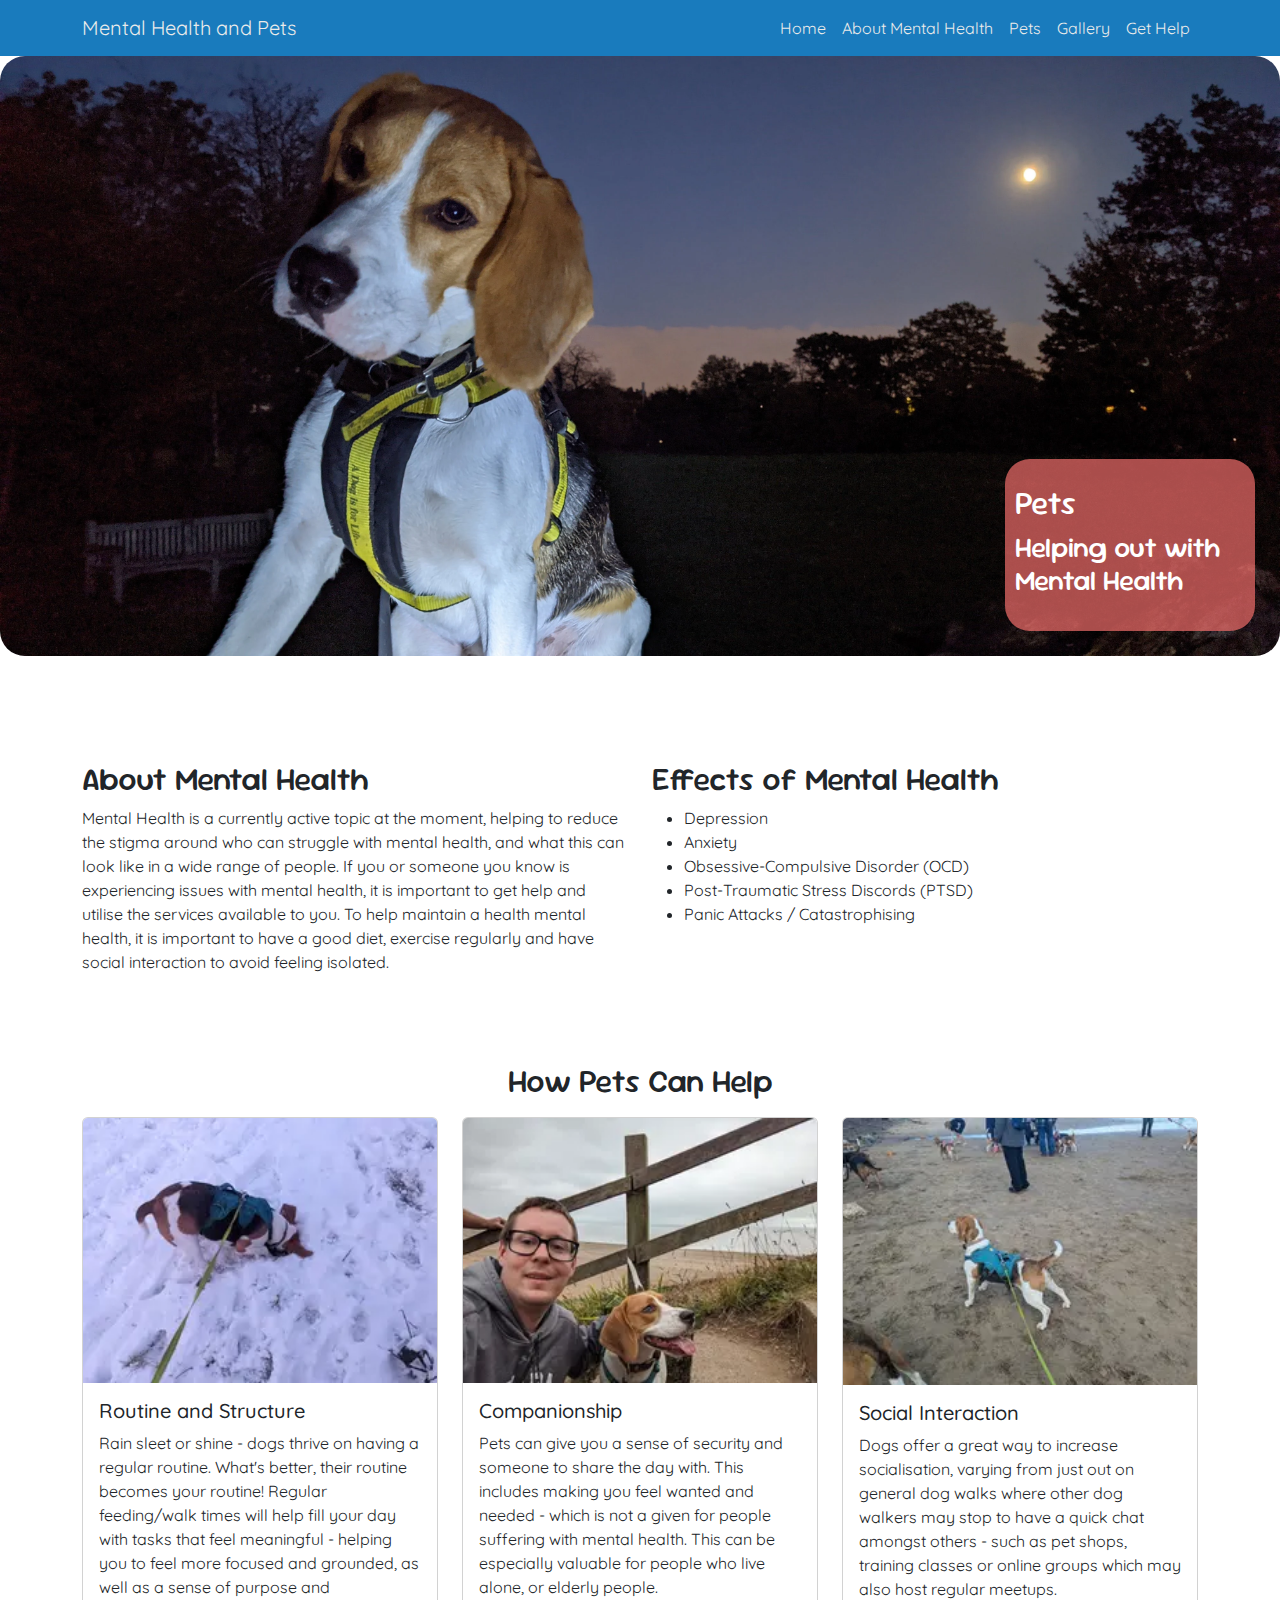
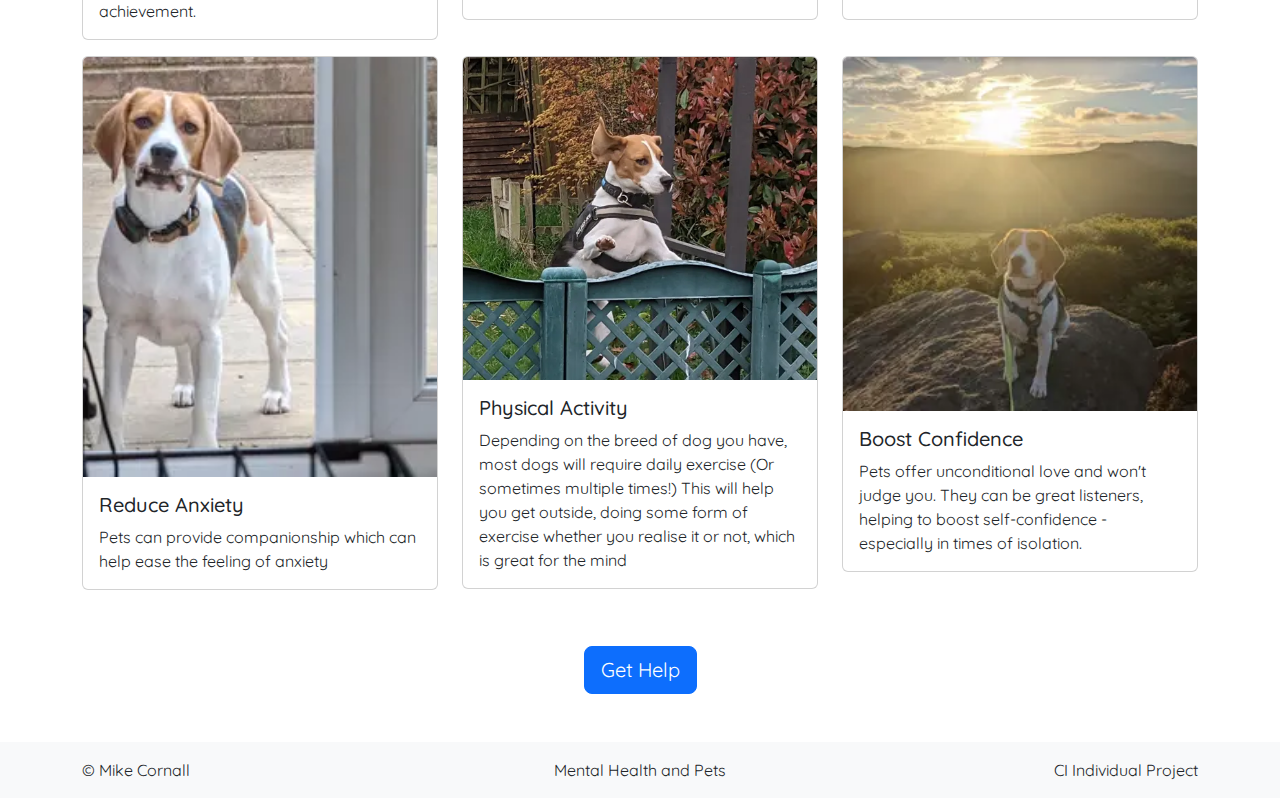
==== index.html @ 30fd2467 "style navbar" ====
<!DOCTYPE html>
<html lang="en">

<head>
    <meta charset="UTF-8">
    <meta name="viewport" content="width=device-width, initial-scale=1.0">
    <!-- Meta tags for search engines -->
    <meta name="description"
        content="Mental Health and Pets - Information about mental health and how pets can help those who may be struggling.">
    <meta name="keywords" content="Mental Health, Pets, Routine and structure, Companionship, Socialisation, Anxiety, Depression, Boost Confidence">
    <title>Mental Health and Pets</title>
    <link href="https://cdn.jsdelivr.net/npm/bootstrap@5.3.3/dist/css/bootstrap.min.css" rel="stylesheet"
        integrity="sha384-QWTKZyjpPEjISv5WaRU9OFeRpok6YctnYmDr5pNlyT2bRjXh0JMhjY6hW+ALEwIH" crossorigin="anonymous">
    <link href="assets/css/style.css" rel="stylesheet">
    <link rel="apple-touch-icon" sizes="125x128" href="assets/favicon/apple-touch-icon.webp">
    <link rel="icon" type="image/png" sizes="128x128" href="assets/favicon/128favicon.webp">
    <link rel="icon" type="image/png" sizes="64x64" href="assets/favicon/64favicon.webp">
    <link rel="icon" type="image/png" sizes="32x32" href="assets/favicon/32favicon.webp">
    <link rel="icon" type="image/png" sizes="16x16" href="assets/favicon/16favicon.webp">
</head>

<body class="d-flex flex-column min-vh-100">
    <nav class="navbar navbar-expand-lg fixed-top">
        <div class="container">
            <a class="navbar-brand" href="#">Mental Health and Pets</a>
            <button class="navbar-toggler" type="button" data-bs-toggle="collapse" data-bs-target="#navbarNav"
                aria-controls="navbarNav" aria-expanded="false" aria-label="Toggle navigation">
                <span class="navbar-toggler-icon"></span>
            </button>
            <div class="collapse navbar-collapse" id="navbarNav">
                <ul class="navbar-nav ms-auto">
                    <li class="nav-item">
                        <a class="nav-link" href="#">Home</a>
                    </li>
                    <li class="nav-item">
                        <a class="nav-link" href="#about">About Mental Health</a>
                    </li>
                    <li class="nav-item">
                        <a class="nav-link" href="#how-pets-help">Pets</a>
                    </li>
                    <li class="nav-item">
                        <a class="nav-link" href="gallery.html">Gallery</a>
                    </li>
                    <li class="nav-item">
                        <a class="nav-link" href="#" data-bs-toggle="modal" data-bs-target="#getHelpModal">Get Help</a>
                    </li>
                </ul>
            </div>
        </div>
    </nav>
    <section id="hero">
        <div id="cover-text">
            <h2>Pets</h2>
            <h3>Helping out with Mental Health</h3>
        </div>
    </section>


    <main class="container mt-5 flex-grow-1">
        <div class="row">
            <section id="about" class="col-12 col-md-6">
                <h2>About Mental Health</h2>
                <p>Mental Health is a currently active topic at the moment, helping to reduce the stigma around who can
                    struggle with mental health, and what this can look like in a wide range of people. If you or
                    someone you know is experiencing issues with mental health, it is important to get help and utilise
                    the services available to you. To help maintain a health mental health, it is important to have a
                    good diet, exercise regularly and have social interaction to avoid feeling isolated.</p>
            </section>

            <section id="effects" class="col-12 col-md-6">
                <h2>Effects of Mental Health</h2>
                <ul>
                    <li>Depression</li>
                    <li>Anxiety</li>
                    <li>Obsessive-Compulsive Disorder (OCD)</li>
                    <li>Post-Traumatic Stress Discords (PTSD)</li>
                    <li>Panic Attacks / Catastrophising</li>
                </ul>
            </section>

            <section id="how-pets-help" class="col-12 mt-3">
                <h2 class="text-center">How Pets Can Help</h2>
                <div class="row">
                    <div class="col-12 col-md-6 col-lg-4 my-2">
                        <div class="card">
                            <img src="assets/images/routine.webp" class="card-img-top"
                                alt="Image of beagle sniffing in the snow">
                            <div class="card-body">
                                <h5 class="card-title">Routine and Structure</h5>
                                <p class="card-text">Rain sleet or shine - dogs thrive on having a regular routine.
                                    What's better, their routine becomes your routine! Regular feeding/walk times will
                                    help fill your day with tasks that feel meaningful - helping you to feel more
                                    focused and grounded, as well as a sense of purpose and achievement.</p>
                            </div>
                        </div>
                    </div>
                    <div class="col-12 col-md-6 col-lg-4 my-2">
                        <div class="card">
                            <img src="assets/images/companion.webp" class="card-img-top"
                                alt="Image representing the companionship a pet provides">
                            <div class="card-body">
                                <h5 class="card-title">Companionship</h5>
                                <p class="card-text">Pets can give you a sense of security and someone to share the day
                                    with. This includes making you feel wanted and needed - which is not a given for
                                    people suffering with mental health. This can be especially valuable for people who
                                    live alone, or elderly people.</p>
                            </div>
                        </div>
                    </div>
                    <div class="col-12 col-md-6 col-lg-4 my-2">
                        <div class="card">
                            <img src="assets/images/social.webp" class="card-img-top"
                                alt="Image of a group of beagles bringing owners together">
                            <div class="card-body">
                                <h5 class="card-title">Social Interaction</h5>
                                <p class="card-text">Dogs offer a great way to increase socialisation, varying from just
                                    out on general dog walks where other dog walkers may stop to have a quick chat
                                    amongst others - such as pet shops, training classes or online groups which may also
                                    host regular meetups.</p>
                            </div>
                        </div>
                    </div>

                    <div class="col-12 col-md-6 col-lg-4 my-2">
                        <div class="card">
                            <img src="assets/images/anxiety.webp" class="card-img-top"
                                alt="Image of a beagle with the tiniest stick in it's mouth">
                            <div class="card-body">
                                <h5 class="card-title">Reduce Anxiety</h5>
                                <p class="card-text">Pets can provide companionship which can help ease the feeling of
                                    anxiety</p>
                            </div>
                        </div>
                    </div>
                    <div class="col-12 col-md-6 col-lg-4 my-2">
                        <div class="card">
                            <img src="assets/images/activity.webp" class="card-img-top"
                                alt="Image of a beagle jumping high">
                            <div class="card-body">
                                <h5 class="card-title">Physical Activity</h5>
                                <p class="card-text">Depending on the breed of dog you have, most dogs will require
                                    daily exercise (Or sometimes multiple times!) This will help you get outside, doing
                                    some form of exercise whether you realise it or not, which is great for the mind</p>
                            </div>
                        </div>
                    </div>
                    <div class="col-12 col-md-6 col-lg-4 my-2">
                        <div class="card">
                            <img src="assets/images/confidence.webp" class="card-img-top"
                                alt="Image of a beagle enjoying the moment">
                            <div class="card-body">
                                <h5 class="card-title">Boost Confidence</h5>
                                <p class="card-text">Pets offer unconditional love and won't judge you. They can be
                                    great listeners, helping to boost self-confidence - especially in times of
                                    isolation.</p>
                            </div>
                        </div>
                    </div>
                </div>
            </section>
        </div>
        <div class="text-center my-5">
            <a href="#" class="btn btn-primary btn-lg" data-bs-toggle="modal" data-bs-target="#getHelpModal">Get
                Help</a>
        </div>
    </main>

    <!-- Modal -->
    <div class="modal fade" id="getHelpModal" tabindex="-1" aria-labelledby="getHelpModalLabel" aria-hidden="true">
        <div class="modal-dialog">
            <div class="modal-content">
                <div class="modal-header">
                    <h2 class="modal-title" id="getHelpModalLabel">Get Help</h2>
                    <button type="button" class="btn-close" data-bs-dismiss="modal" aria-label="Close"></button>
                </div>
                <div class="modal-body">
                    <!-- Modal content goes here -->
                    <p>If you need help, here are some great places to start:
                    <h3>If Life is in danger</h3>
                    <p>Dial 999</p>
                    <h3>For urgent help with your mental health</h3>
                    <p>Dial 111</p>
                    <h3>Mind Support Line</h3>
                    <p>
                        Call Mind's support line on 0300 102 1234. This is a safe space for you to talk about your
                        mental health. Their advisors are trained to listen to you and help you find specialist support
                        if you need it - Open 9am to 6pm, Monday to Friday (except bank holidays).
                    </p>
                    <h3>Samaritans</h3>
                    <p>
                        Samaritans is there for anyone who wants to talk.
                        <br>
                        You can contact Samaritans 24 hours a day, 365 days a year:
                        <br>
                        Call 116 123 (free from any phone)
                        <br>
                        Call the Samaritans Welsh Language Line on 0808 164 0123 (7pm–11pm every day)
                        <br>
                        Email <a href="mailto:jo@samaritans.org">jo@samaritans.org</a>
                        <br>
                        <a href="https://www.samaritans.org/branches" target="_blank" noopener no-referrer>Visit some
                            branches
                            in person (Opens in new tab)</a>
                    </p>
                    <h3>Shout Crisis Text Line</h3>
                    <p>
                        Text "SHOUT" to 85258 to contact the Shout Crisis Text Line, or text "YM" if you're under 19.
                    </p>
                    <h3>Childline</h3>
                    <p>If you are under 19 you can also talk to Childline on 0800 1111 - This number will not appear on
                        any phone bills!</p>
                    <h3>Campaign Against Living Miserably (CALM)</h3>
                    <p>
                        You can call the CALM on 0800 58 58 58 (5pm-midnight every day) if you are affected by suicide
                        or suicidal thoughts.
                        <br>
                        If you prefer not to speak on the phone, you could try the <a
                            href="https://www.thecalmzone.net/help/webchat/" target="_blank" noopener no-referrer> CALM
                            webchat service. (Opens in new tab)</a>
                    </p>
                    <h3>Helplines Partnership</h3>
                    <p>
                        For more options, visit the
                        <a href="https://helplines.org/helplines/" target="_blank" noopener no-referrer>Helplines
                            Partnership (Opens in new tab)</a>
                        website for a directory of UK helplines. If
                        you're outside the UK, the
                        <a href="https://www.befrienders.org/" target="_blank" noopener no-referrer>Befrienders
                            Worldwide (Opens in new tab)</a>
                        website has a tool to search by country for
                        emotional support helplines around the world.
                    </p>

                </div>
                <div class="modal-footer">
                    <button type="button" class="btn btn-secondary" data-bs-dismiss="modal">Close</button>
                    <button type="button" class="btn btn-primary">Contact Us</button>
                </div>
            </div>
        </div>
    </div>

    <footer class="py-3 bg-light mt-auto">
        <div class="container">
            <div class="row">
                <div class="col text-start">
                    &copy; Mike Cornall
                </div>
                <div class="col text-center">
                    Mental Health and Pets
                </div>
                <div class="col text-end">
                    CI Individual Project
                </div>
            </div>
        </div>
    </footer>

    <script src="https://cdn.jsdelivr.net/npm/bootstrap@5.3.3/dist/js/bootstrap.bundle.min.js"
        integrity="sha384-YvpcrYf0tY3lHB60NNkmXc5s9fDVZLESaAA55NDzOxhy9GkcIdslK1eN7N6jIeHz"
        crossorigin="anonymous"></script>
    <!-- Javascript from CodeInstitute to make the navbar collapse when a link is clicked -->
    <script>
        document
            .querySelectorAll(".navbar-collapse .nav-link")
            .forEach((link) => {
                link.addEventListener("click", function (e) {
                    let section = document.querySelector(e.target.getAttribute("href"));
                    if (section) {
                        e.preventDefault(); // Prevent default anchor click behavior
                        let navbarHeight = document.querySelector(".navbar-toggler").offsetHeight;
                        window.scroll({
                            top: section.offsetTop - navbarHeight, // Adjust for navbar height
                            behavior: "smooth",
                        });
                        document
                            .querySelector(".navbar-collapse")
                            .classList.remove("show"); // Collapse navbar
                    }
                });
            });
    </script>
</body>

</html>
---- assets/css/style.css ----
/* Import Google Fonts */
/* Quicksand and Sour Gummy */
@import url('https://fonts.googleapis.com/css2?family=Quicksand:wght@300..700&family=Sour+Gummy:ital,wght@0,100..900;1,100..900&display=swap');

/* CSS Variables */
:root {
    /* Set Colour Pallette  */
    --light-blue: #197BBD;
    --blue: #090C9B;
    --white: #EBEBEB;
    --silver: #C2B8B2;
    --grey: #2A2B2A;
}

/* Global styles */
section {
    padding-top: 56px;
}

h1, h2, h3 {
    font-family: 'sour gummy', sans-serif;
}

body {
    font-family: 'Quicksand', sans-serif;
}

/* Nav styling */
nav {
    background-color: var(--light-blue);
}

nav .nav-link, nav .navbar-brand {
    color: var(--white);
}


/* Hero section */
#hero {
    height: 600px;
    width: 100%;
    background: url("../images/hero.webp") no-repeat center center/cover;
    position: relative;
    max-width: 1296px;
    margin: auto;
    margin-top: 56px;
    border-radius: 25px;
}

#cover-text {
    /* Final rgba value sets the opacity so it is semi-transparent */
    background-color: rgba(241, 109, 107, .7);
    font-size: 130%;
    position: absolute;
    bottom: 25px;
    width: 250px;
    right: 25px;
    min-height: 125px;
    padding: 25px 10px;
    border-radius: 25px;}

#cover-text > h2, #cover-text > h3 {
    color: #ffffff;
}


/* Responsivity Rules  */
/* Media query: tablets and larger (768px and up) */
@media screen and (min-width: 768px) {
    /* Set the cards min-height so they are all the same size on tablet size devices */
    .card {
        min-height: 515px;
    }
}

/* Media query: tablets and larger (1024px and up) */
@media screen and (min-width: 1024px) {
    /* Set the cards min-height so they are all the same size on laptop size devices */
    .card {
        min-height: 503px;
    }
}

/* Media query: 1440p devices (1440px and up) */
@media screen and (min-width: 1440px) {
    /* Set the cards min-height so they are all the same size on laptop size devices */
    .card {
        min-height: 605px;
    }
}
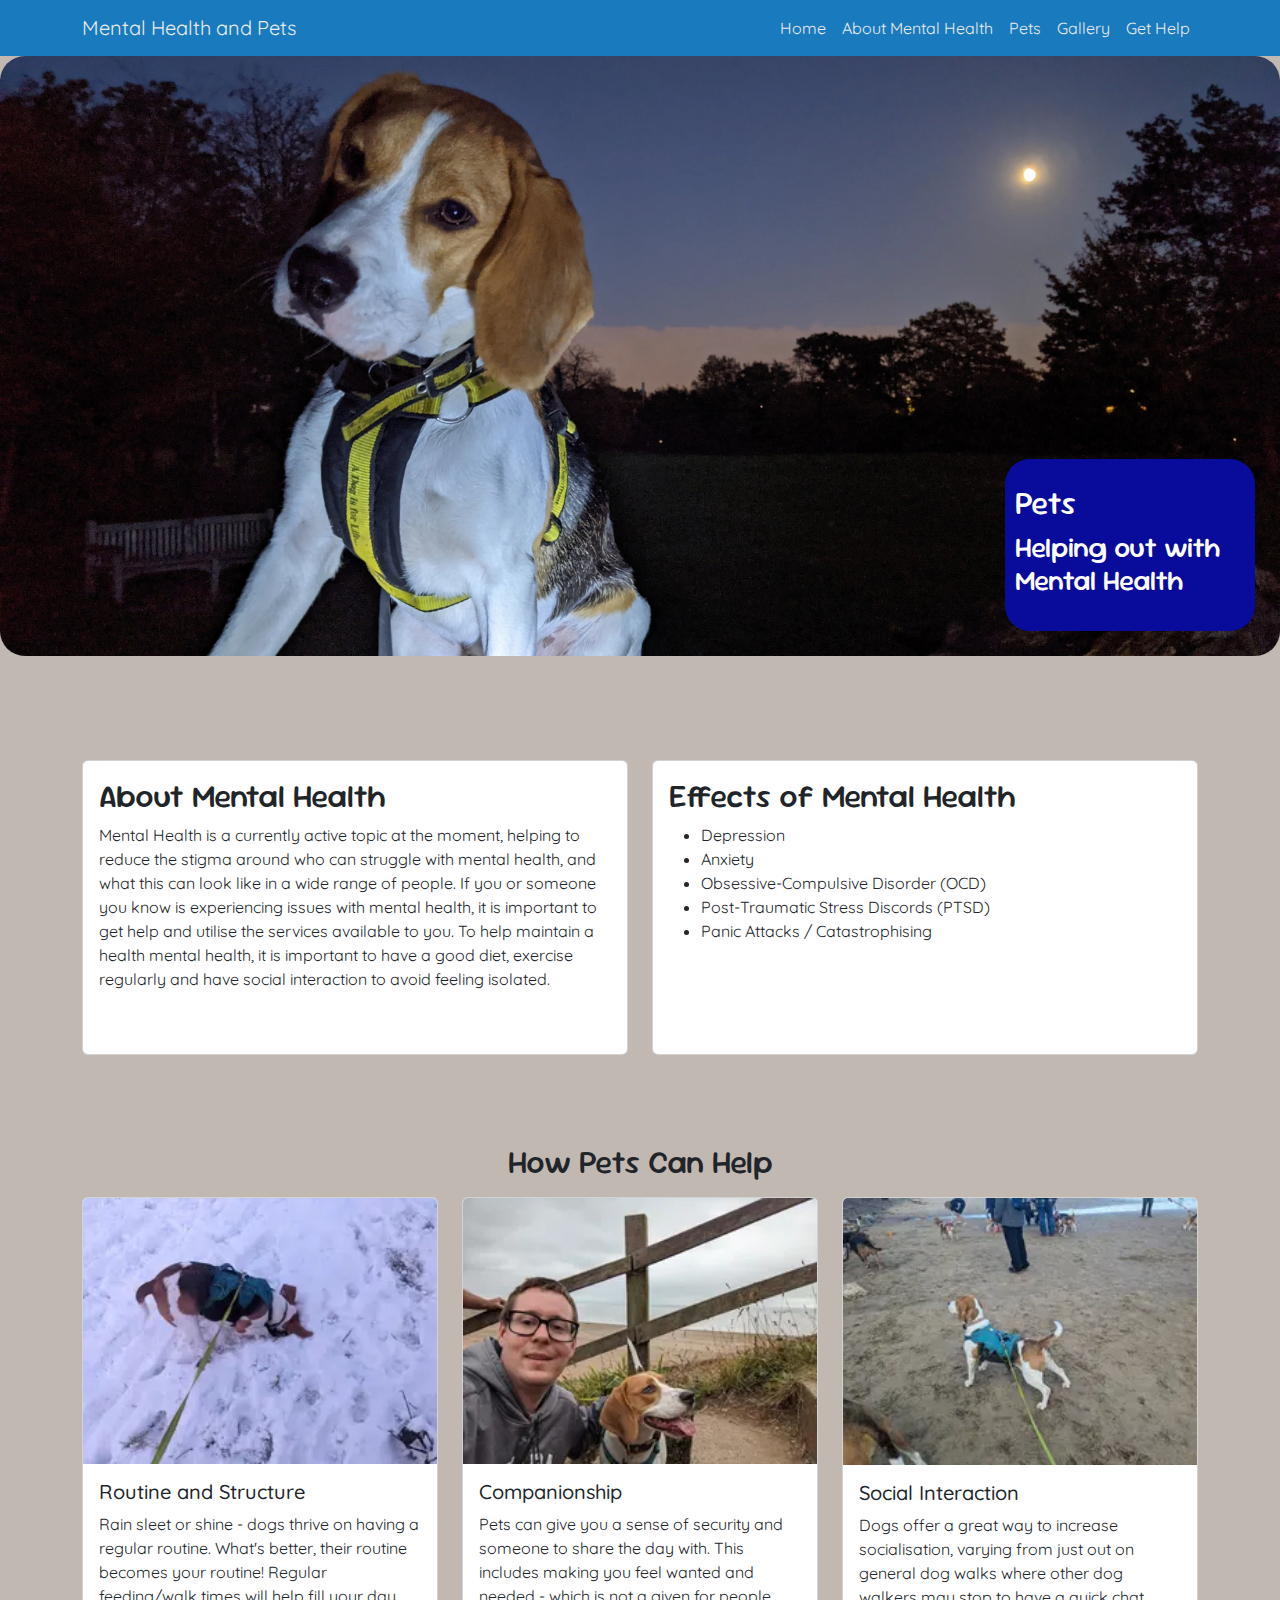
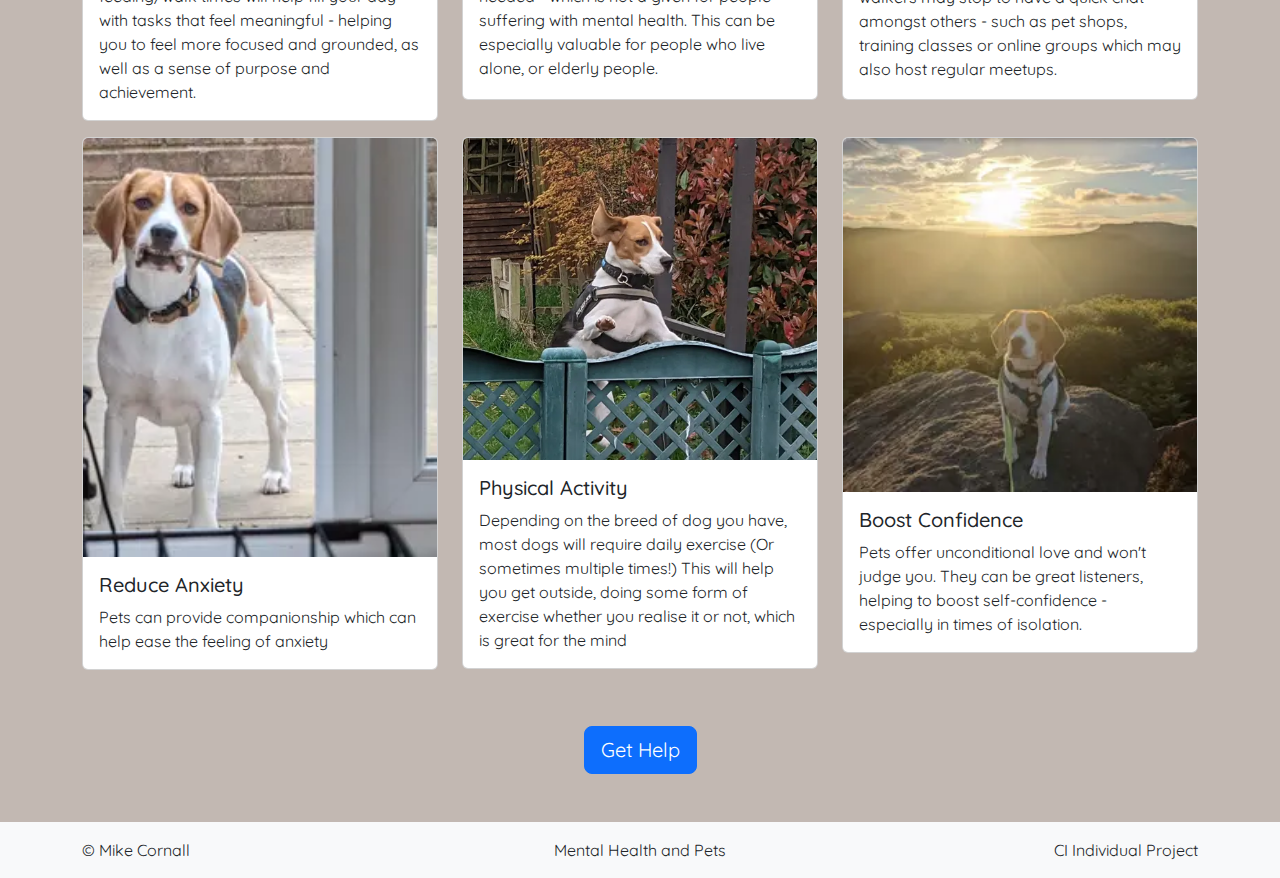
==== commit 0f1fec18: "Change about + effects sections to cards and styled for responsiveness" ====
--- a/index.html
+++ b/index.html
@@ -59,25 +59,32 @@
     <main class="container mt-5 flex-grow-1">
         <div class="row">
             <section id="about" class="col-12 col-md-6">
-                <h2>About Mental Health</h2>
-                <p>Mental Health is a currently active topic at the moment, helping to reduce the stigma around who can
-                    struggle with mental health, and what this can look like in a wide range of people. If you or
-                    someone you know is experiencing issues with mental health, it is important to get help and utilise
-                    the services available to you. To help maintain a health mental health, it is important to have a
-                    good diet, exercise regularly and have social interaction to avoid feeling isolated.</p>
+                <div class="card">
+                    <div class="card-body">
+                        <h2 class="card-title">About Mental Health</h2>
+                        <p class="card-text">Mental Health is a currently active topic at the moment, helping to reduce the stigma around who can
+                            struggle with mental health, and what this can look like in a wide range of people. If you or
+                            someone you know is experiencing issues with mental health, it is important to get help and utilise
+                            the services available to you. To help maintain a health mental health, it is important to have a
+                            good diet, exercise regularly and have social interaction to avoid feeling isolated.</p>
+                    </div>
+                </div>
             </section>
 
-            <section id="effects" class="col-12 col-md-6">
-                <h2>Effects of Mental Health</h2>
-                <ul>
-                    <li>Depression</li>
-                    <li>Anxiety</li>
-                    <li>Obsessive-Compulsive Disorder (OCD)</li>
-                    <li>Post-Traumatic Stress Discords (PTSD)</li>
-                    <li>Panic Attacks / Catastrophising</li>
-                </ul>
+            <section id="effects" class="col-12 col-md-6 mb-3">
+                <div class="card">
+                    <div class="card-body">
+                        <h2 class="card-title">Effects of Mental Health</h2>
+                        <ul class="card-text">
+                            <li>Depression</li>
+                            <li>Anxiety</li>
+                            <li>Obsessive-Compulsive Disorder (OCD)</li>
+                            <li>Post-Traumatic Stress Discords (PTSD)</li>
+                            <li>Panic Attacks / Catastrophising</li>
+                        </ul>
+                    </div>
+                </div>
             </section>
-
             <section id="how-pets-help" class="col-12 mt-3">
                 <h2 class="text-center">How Pets Can Help</h2>
                 <div class="row">
--- a/assets/css/style.css
+++ b/assets/css/style.css
@@ -23,6 +23,7 @@
 
 body {
     font-family: 'Quicksand', sans-serif;
+    background-color: var(--silver);
 }
 
 /* Nav styling */
@@ -49,7 +50,7 @@
 
 #cover-text {
     /* Final rgba value sets the opacity so it is semi-transparent */
-    background-color: rgba(241, 109, 107, .7);
+    background-color: var(--blue);
     font-size: 130%;
     position: absolute;
     bottom: 25px;
@@ -63,6 +64,10 @@
     color: #ffffff;
 }
 
+#about .card , #effects .card {
+    min-height: 0;
+}
+
 
 /* Responsivity Rules  */
 /* Media query: tablets and larger (768px and up) */
@@ -70,6 +75,9 @@
     /* Set the cards min-height so they are all the same size on tablet size devices */
     .card {
         min-height: 515px;
+    }
+    #about .card , #effects .card {
+        min-height: 389px;
     }
 }
 
@@ -79,6 +87,10 @@
     .card {
         min-height: 503px;
     }
+    #about .card , #effects .card {
+        min-height: 295px;
+    }
+    
 }
 
 /* Media query: 1440p devices (1440px and up) */
@@ -87,4 +99,7 @@
     .card {
         min-height: 605px;
     }
+    #about .card , #effects .card {
+        min-height: 225px;
+    }
 }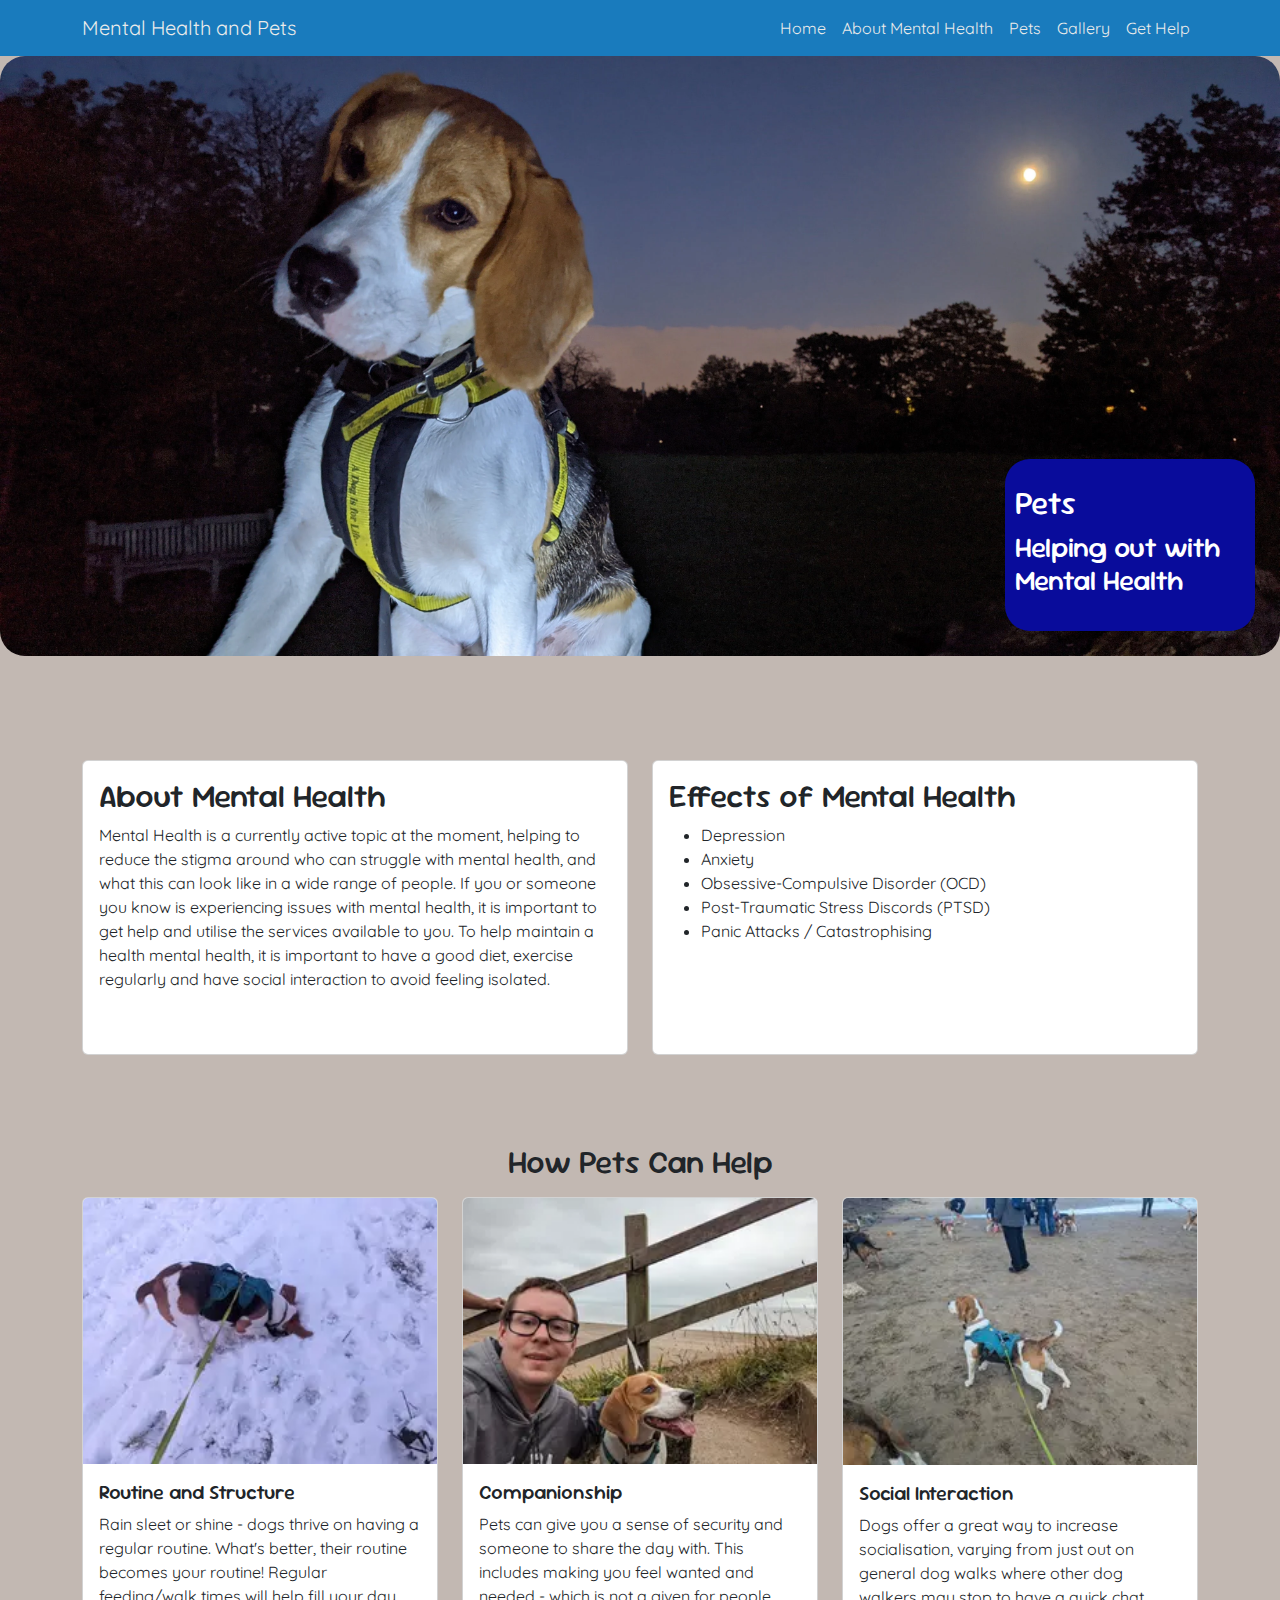
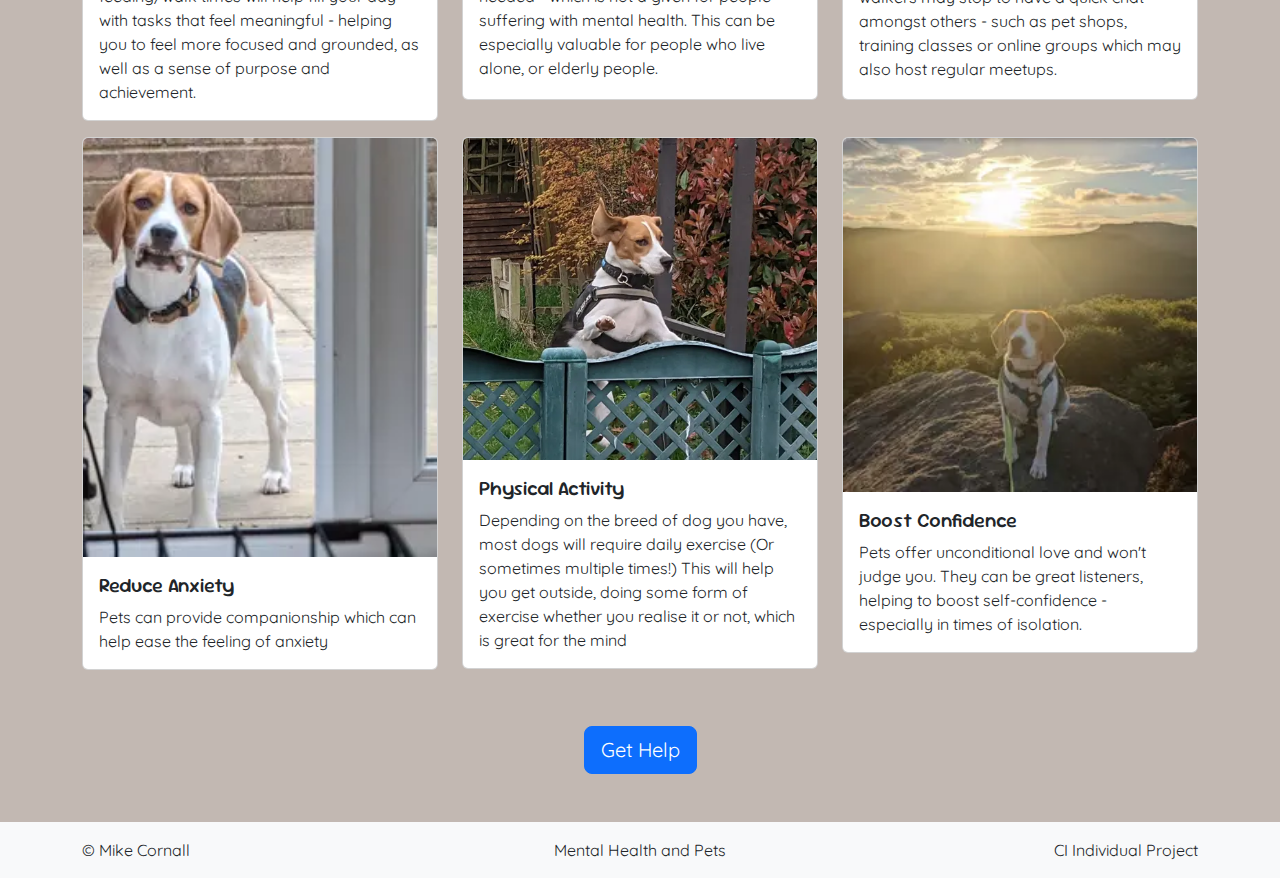
==== commit e0490848: "Remove contact us from modal footer" ====
--- a/index.html
+++ b/index.html
@@ -7,7 +7,8 @@
     <!-- Meta tags for search engines -->
     <meta name="description"
         content="Mental Health and Pets - Information about mental health and how pets can help those who may be struggling.">
-    <meta name="keywords" content="Mental Health, Pets, Routine and structure, Companionship, Socialisation, Anxiety, Depression, Boost Confidence">
+    <meta name="keywords"
+        content="Mental Health, Pets, Routine and structure, Companionship, Socialisation, Anxiety, Depression, Boost Confidence">
     <title>Mental Health and Pets</title>
     <link href="https://cdn.jsdelivr.net/npm/bootstrap@5.3.3/dist/css/bootstrap.min.css" rel="stylesheet"
         integrity="sha384-QWTKZyjpPEjISv5WaRU9OFeRpok6YctnYmDr5pNlyT2bRjXh0JMhjY6hW+ALEwIH" crossorigin="anonymous">
@@ -62,10 +63,14 @@
                 <div class="card">
                     <div class="card-body">
                         <h2 class="card-title">About Mental Health</h2>
-                        <p class="card-text">Mental Health is a currently active topic at the moment, helping to reduce the stigma around who can
-                            struggle with mental health, and what this can look like in a wide range of people. If you or
-                            someone you know is experiencing issues with mental health, it is important to get help and utilise
-                            the services available to you. To help maintain a health mental health, it is important to have a
+                        <p class="card-text">Mental Health is a currently active topic at the moment, helping to reduce
+                            the stigma around who can
+                            struggle with mental health, and what this can look like in a wide range of people. If you
+                            or
+                            someone you know is experiencing issues with mental health, it is important to get help and
+                            utilise
+                            the services available to you. To help maintain a health mental health, it is important to
+                            have a
                             good diet, exercise regularly and have social interaction to avoid feeling isolated.</p>
                     </div>
                 </div>
@@ -127,7 +132,6 @@
                             </div>
                         </div>
                     </div>
-
                     <div class="col-12 col-md-6 col-lg-4 my-2">
                         <div class="card">
                             <img src="assets/images/anxiety.webp" class="card-img-top"
@@ -241,7 +245,6 @@
                 </div>
                 <div class="modal-footer">
                     <button type="button" class="btn btn-secondary" data-bs-dismiss="modal">Close</button>
-                    <button type="button" class="btn btn-primary">Contact Us</button>
                 </div>
             </div>
         </div>
--- a/assets/css/style.css
+++ b/assets/css/style.css
@@ -17,7 +17,12 @@
     padding-top: 56px;
 }
 
-h1, h2, h3 {
+h1,
+h2,
+h3,
+h4,
+h5,
+h6 {
     font-family: 'sour gummy', sans-serif;
 }
 
@@ -31,10 +36,10 @@
     background-color: var(--light-blue);
 }
 
-nav .nav-link, nav .navbar-brand {
+nav .nav-link,
+nav .navbar-brand {
     color: var(--white);
 }
-
 
 /* Hero section */
 #hero {
@@ -58,13 +63,17 @@
     right: 25px;
     min-height: 125px;
     padding: 25px 10px;
-    border-radius: 25px;}
+    border-radius: 25px;
+}
 
-#cover-text > h2, #cover-text > h3 {
+#cover-text>h2,
+#cover-text>h3 {
     color: #ffffff;
 }
 
-#about .card , #effects .card {
+/* About section */
+#about .card,
+#effects .card {
     min-height: 0;
 }
 
@@ -72,34 +81,43 @@
 /* Responsivity Rules  */
 /* Media query: tablets and larger (768px and up) */
 @media screen and (min-width: 768px) {
+
     /* Set the cards min-height so they are all the same size on tablet size devices */
     .card {
         min-height: 515px;
     }
-    #about .card , #effects .card {
+
+    #about .card,
+    #effects .card {
         min-height: 389px;
     }
 }
 
 /* Media query: tablets and larger (1024px and up) */
 @media screen and (min-width: 1024px) {
+
     /* Set the cards min-height so they are all the same size on laptop size devices */
     .card {
         min-height: 503px;
     }
-    #about .card , #effects .card {
+
+    #about .card,
+    #effects .card {
         min-height: 295px;
     }
-    
+
 }
 
 /* Media query: 1440p devices (1440px and up) */
 @media screen and (min-width: 1440px) {
+
     /* Set the cards min-height so they are all the same size on laptop size devices */
     .card {
         min-height: 605px;
     }
-    #about .card , #effects .card {
+
+    #about .card,
+    #effects .card {
         min-height: 225px;
     }
 }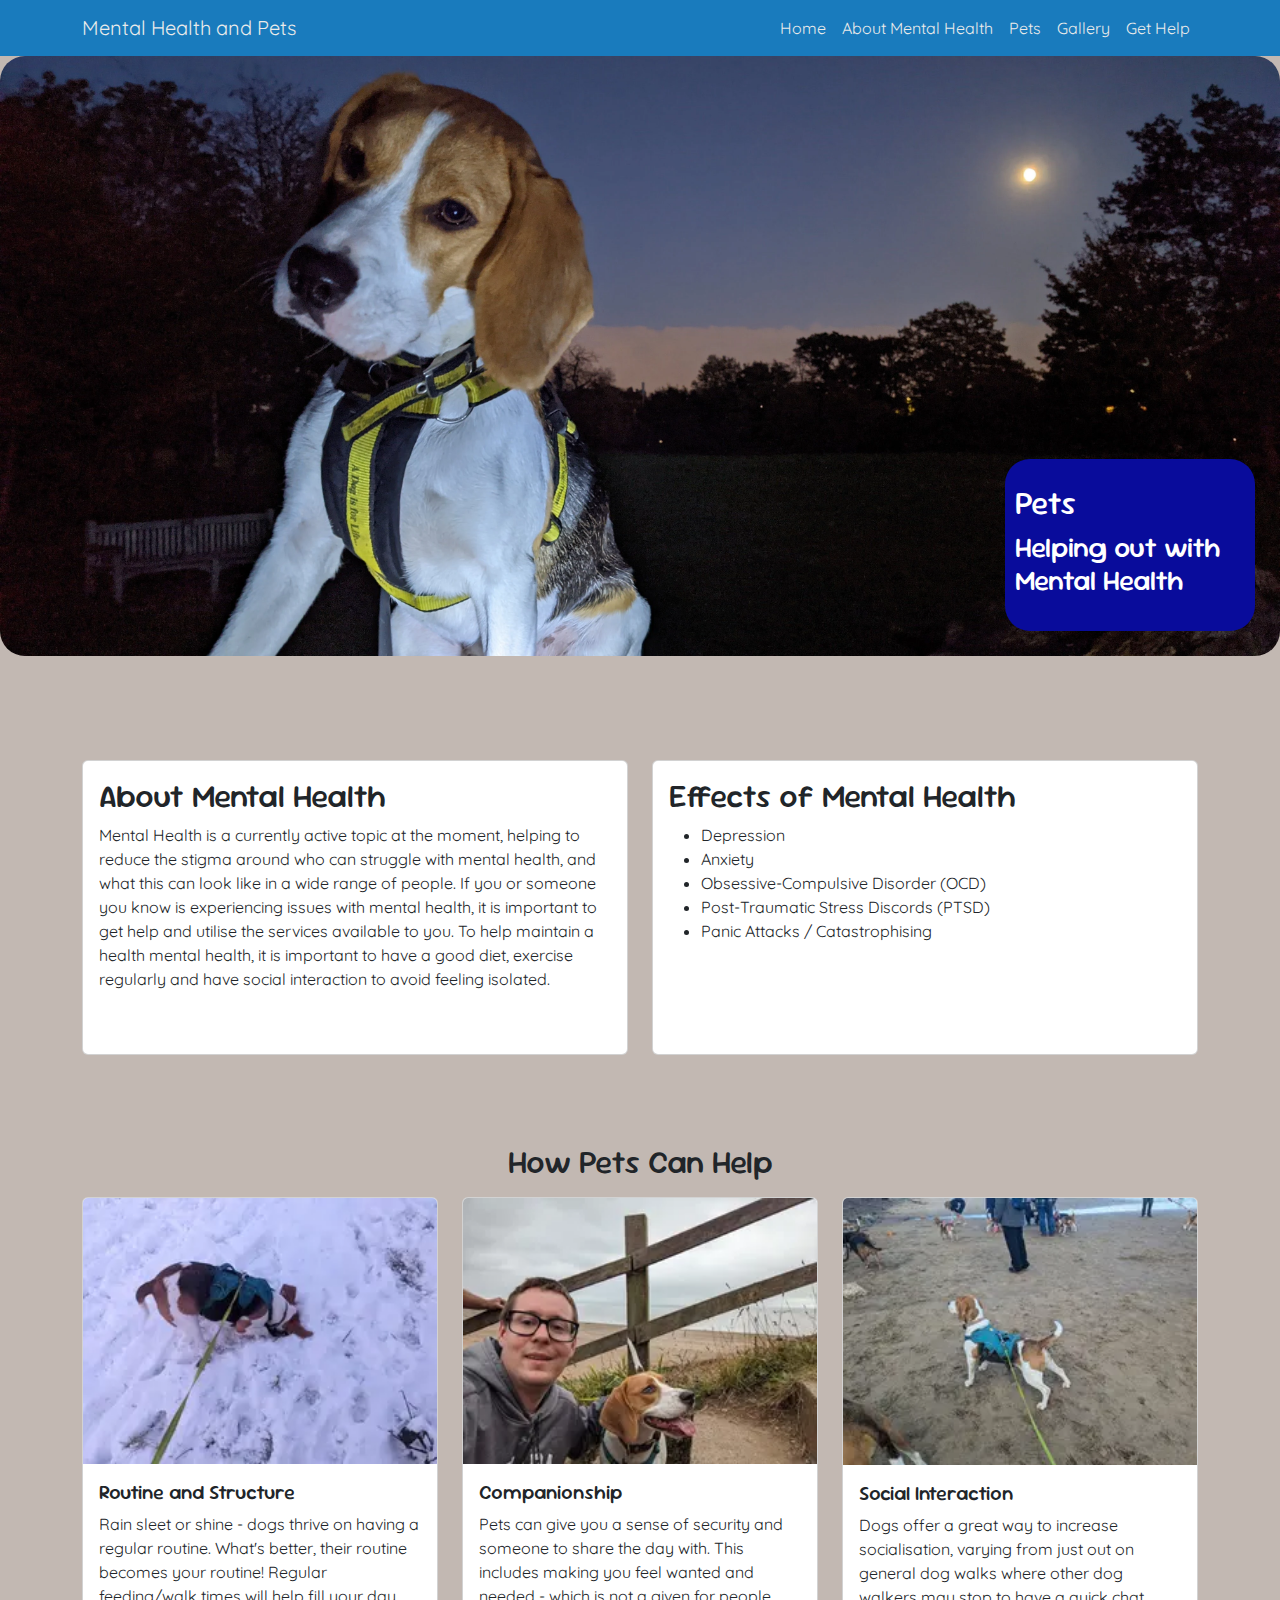
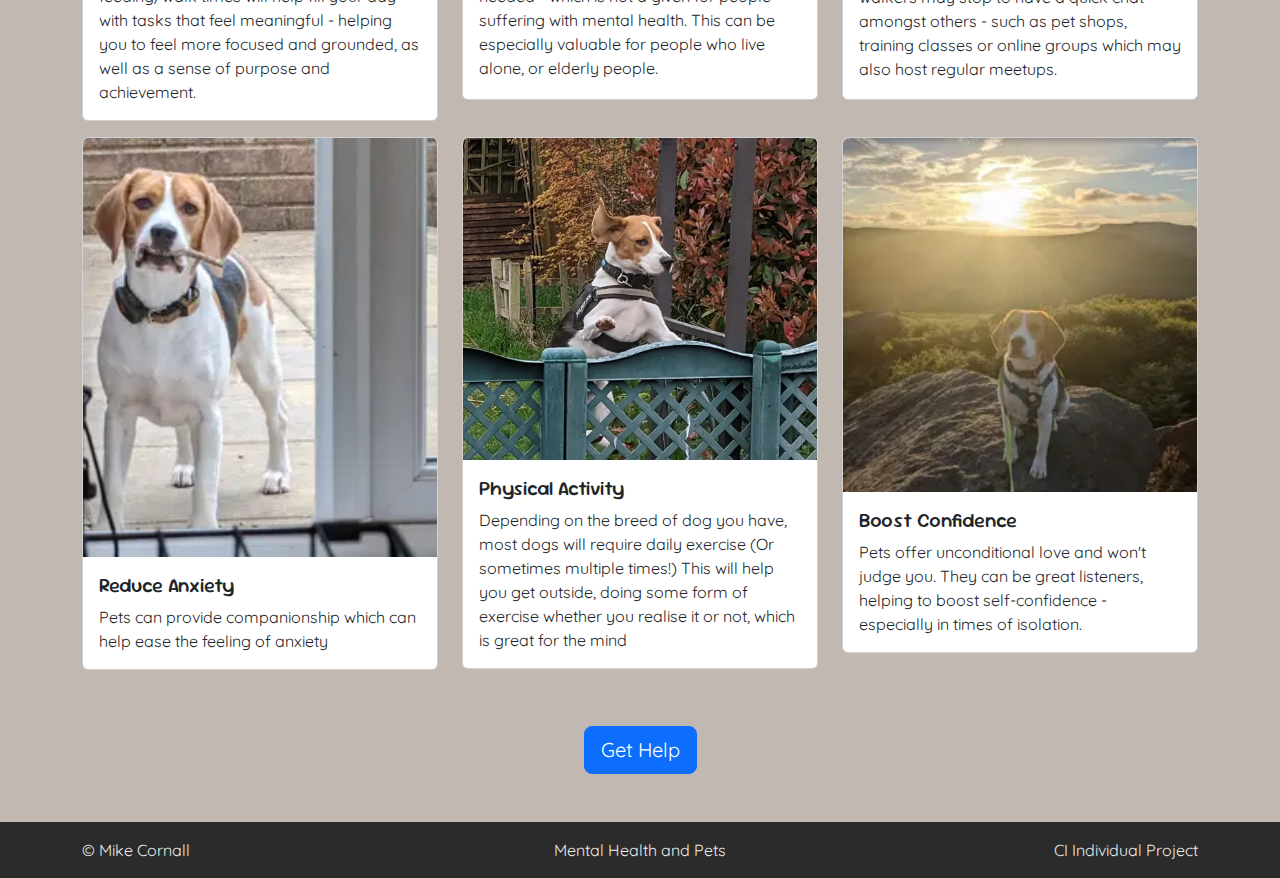
==== commit 50507b4c: "style footer" ====
--- a/index.html
+++ b/index.html
@@ -250,7 +250,7 @@
         </div>
     </div>
 
-    <footer class="py-3 bg-light mt-auto">
+    <footer class="py-3 mt-auto">
         <div class="container">
             <div class="row">
                 <div class="col text-start">
--- a/assets/css/style.css
+++ b/assets/css/style.css
@@ -77,6 +77,11 @@
     min-height: 0;
 }
 
+footer {
+    background-color: var(--grey);
+    color: var(--white);
+}
+
 
 /* Responsivity Rules  */
 /* Media query: tablets and larger (768px and up) */
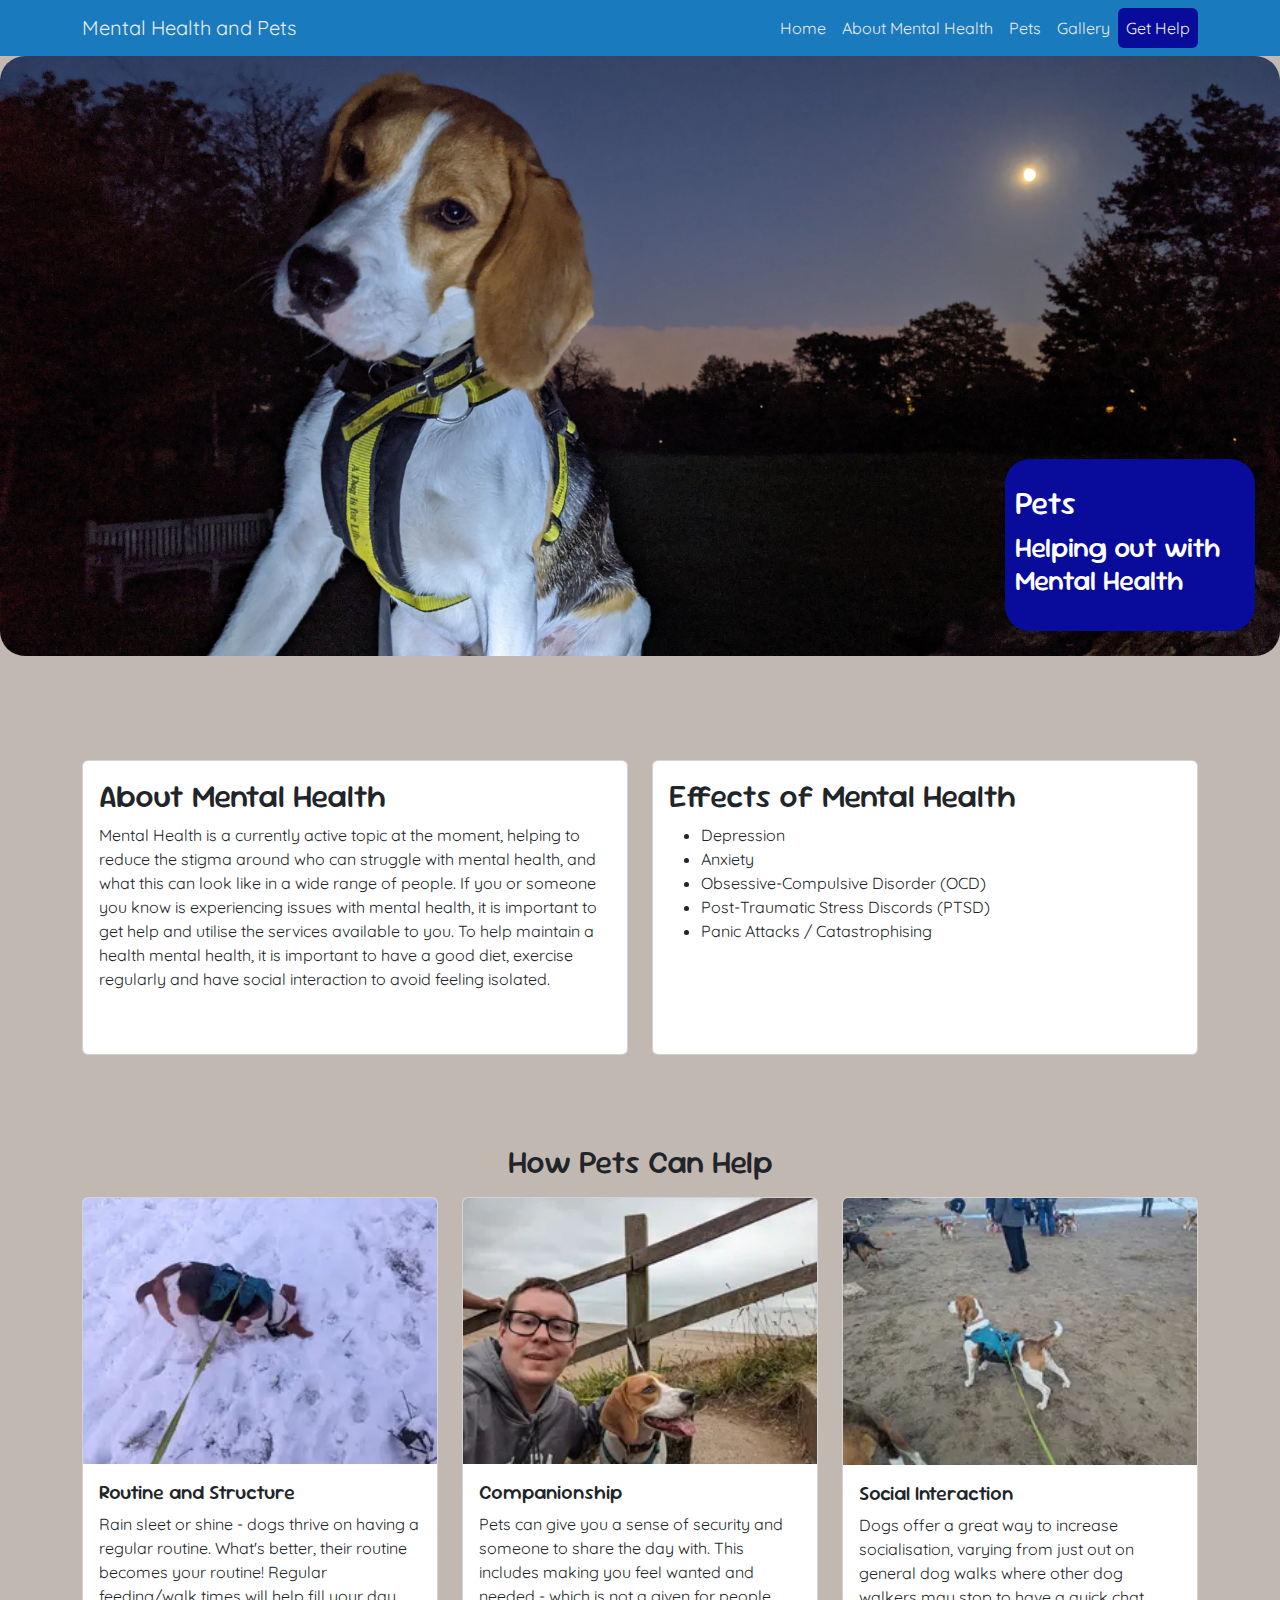
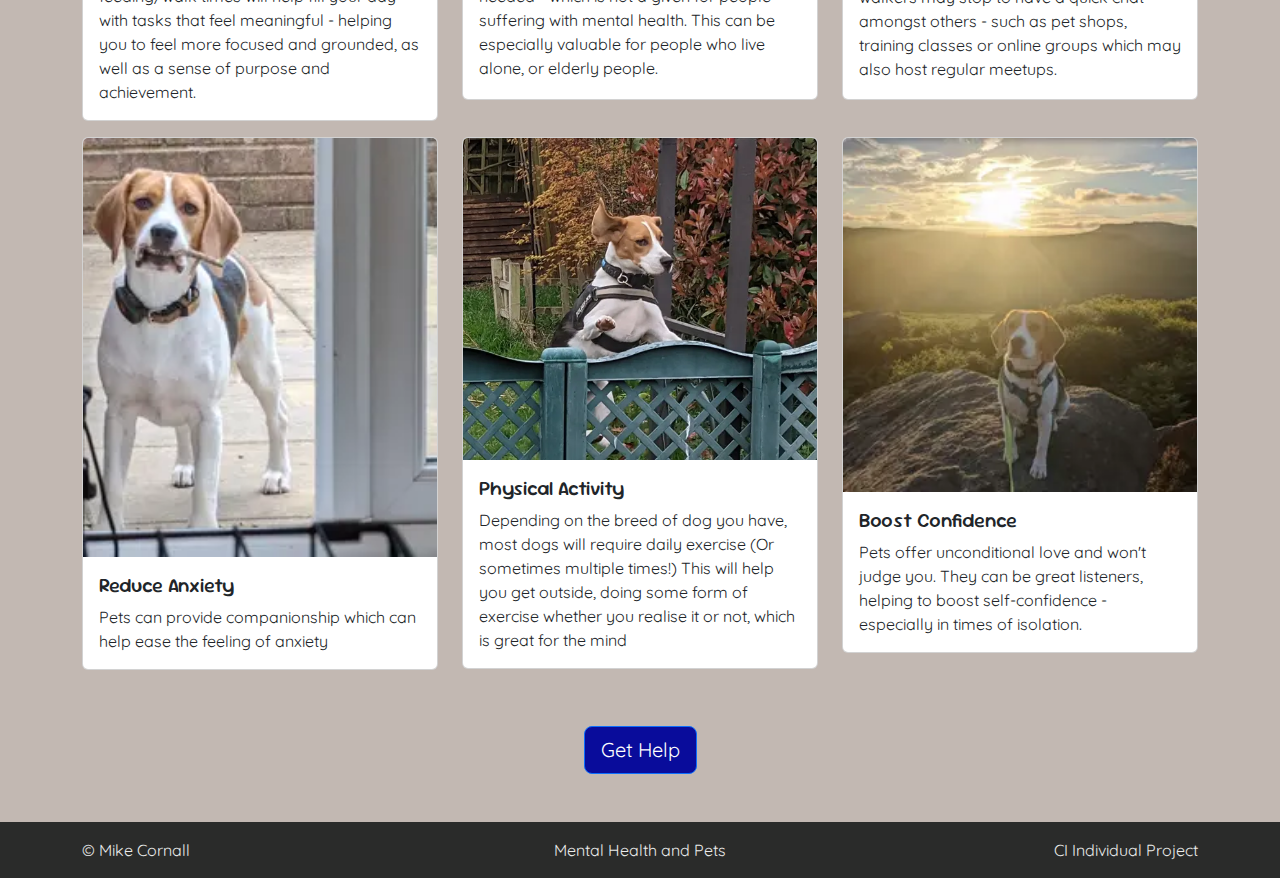
==== commit 64b01a0f: "Style get help buttons" ====
--- a/index.html
+++ b/index.html
@@ -43,7 +43,7 @@
                         <a class="nav-link" href="gallery.html">Gallery</a>
                     </li>
                     <li class="nav-item">
-                        <a class="nav-link" href="#" data-bs-toggle="modal" data-bs-target="#getHelpModal">Get Help</a>
+                        <a class="nav-link btn btn-help" href="#" data-bs-toggle="modal" data-bs-target="#getHelpModal">Get Help</a>
                     </li>
                 </ul>
             </div>
@@ -55,7 +55,6 @@
             <h3>Helping out with Mental Health</h3>
         </div>
     </section>
-
 
     <main class="container mt-5 flex-grow-1">
         <div class="row">
@@ -171,7 +170,7 @@
             </section>
         </div>
         <div class="text-center my-5">
-            <a href="#" class="btn btn-primary btn-lg" data-bs-toggle="modal" data-bs-target="#getHelpModal">Get
+            <a href="#" class="btn btn-primary btn-help btn-lg" data-bs-toggle="modal" data-bs-target="#getHelpModal">Get
                 Help</a>
         </div>
     </main>
--- a/assets/css/style.css
+++ b/assets/css/style.css
@@ -39,6 +39,10 @@
 nav .nav-link,
 nav .navbar-brand {
     color: var(--white);
+}
+
+.btn-help {
+    background-color: var(--blue);
 }
 
 /* Hero section */
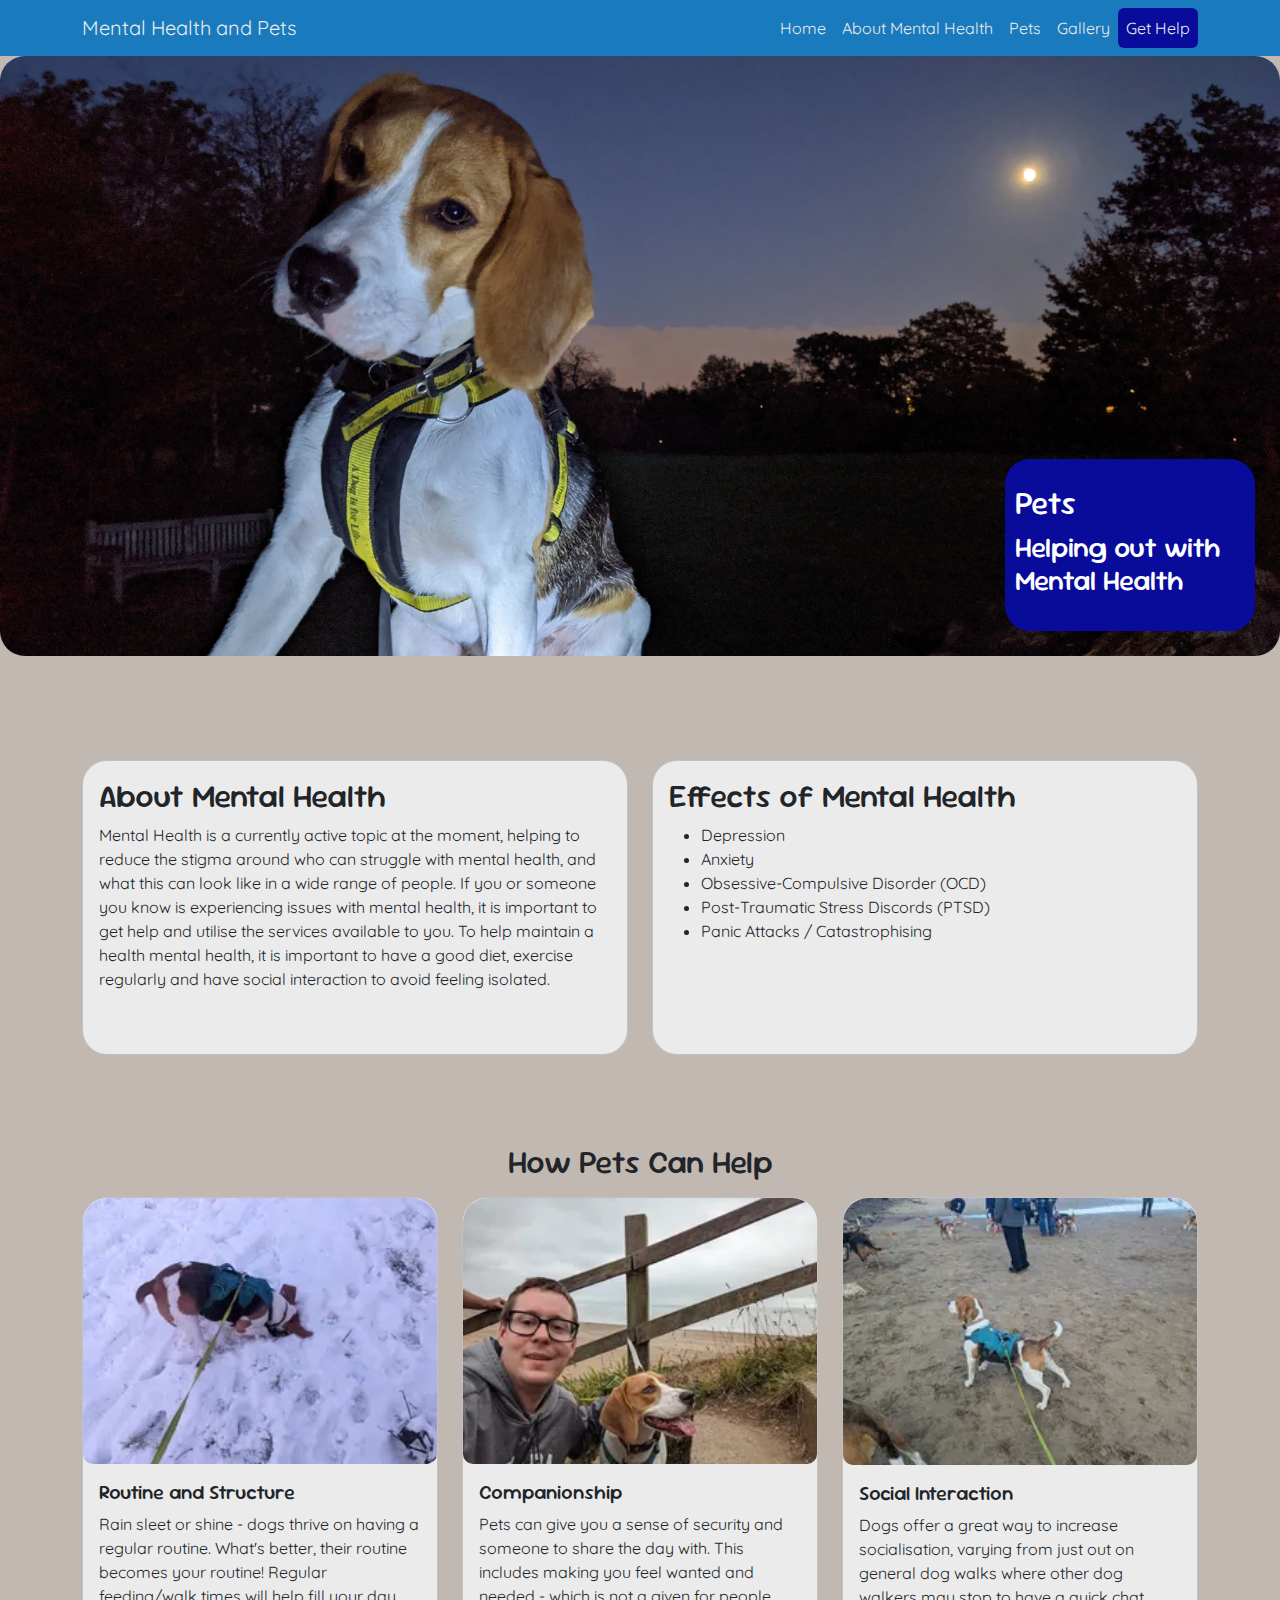
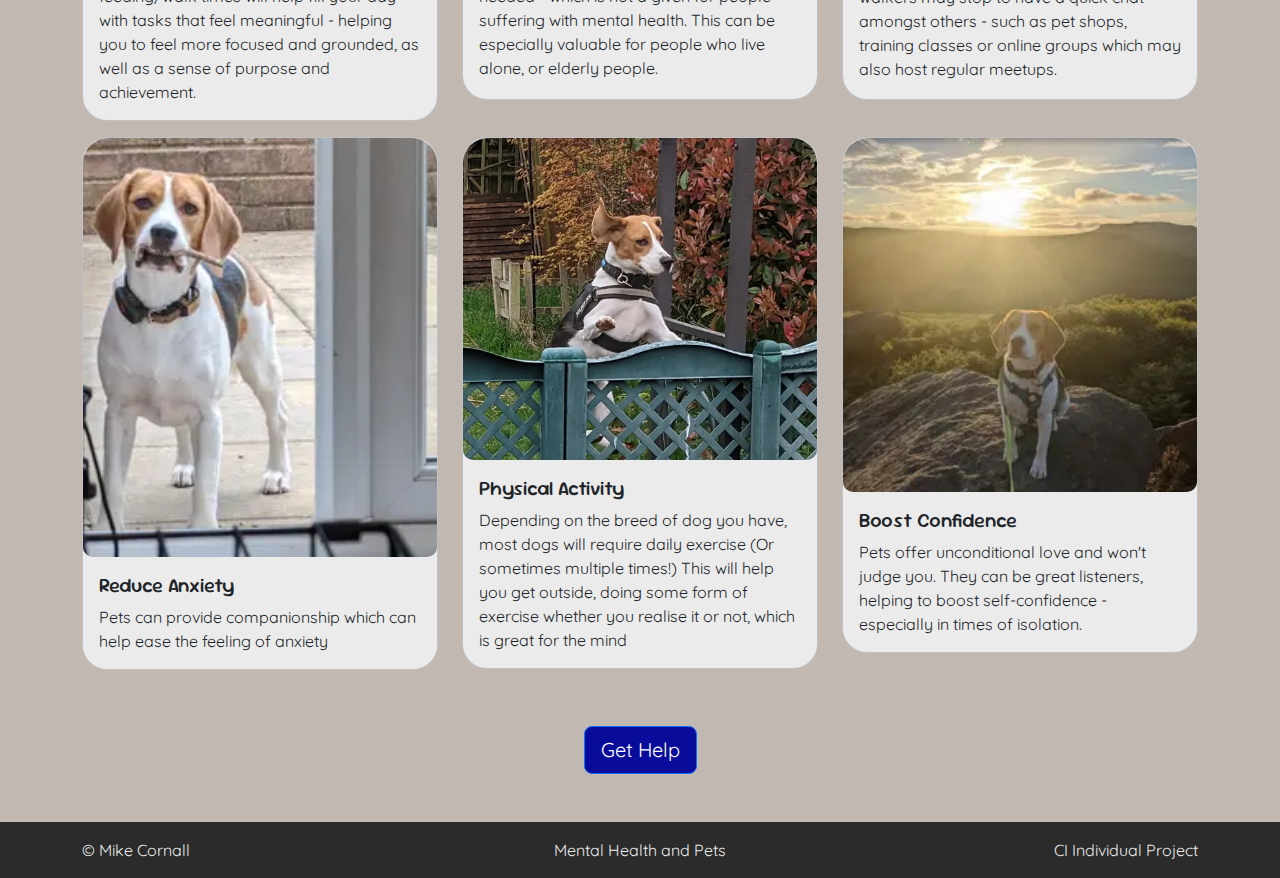
==== commit 536354f1: "Style the modal to fit the website theme" ====
--- a/index.html
+++ b/index.html
@@ -181,7 +181,7 @@
             <div class="modal-content">
                 <div class="modal-header">
                     <h2 class="modal-title" id="getHelpModalLabel">Get Help</h2>
-                    <button type="button" class="btn-close" data-bs-dismiss="modal" aria-label="Close"></button>
+                    <button type="button" class="btn-close btn-close-white" data-bs-dismiss="modal" aria-label="Close"></button>
                 </div>
                 <div class="modal-body">
                     <!-- Modal content goes here -->
@@ -240,10 +240,9 @@
                         website has a tool to search by country for
                         emotional support helplines around the world.
                     </p>
-
-                </div>
-                <div class="modal-footer">
-                    <button type="button" class="btn btn-secondary" data-bs-dismiss="modal">Close</button>
+                </div>
+                <div class="modal-footer justify-content-center">
+                    <button type="button" class="btn btn-primary btn-help" data-bs-dismiss="modal">Close</button>
                 </div>
             </div>
         </div>
--- a/assets/css/style.css
+++ b/assets/css/style.css
@@ -31,8 +31,19 @@
     background-color: var(--silver);
 }
 
+
+.card {
+    background-color: var(--white);
+    border-radius: 25px;
+}
+
+.card img {
+    border-radius: 25px 25px 10px 10px;
+}
+
+
 /* Nav styling */
-nav {
+nav{
     background-color: var(--light-blue);
 }
 
@@ -81,11 +92,22 @@
     min-height: 0;
 }
 
+/* Modal */
+.modal-content {
+    background-color: var(--silver);
+    border-radius: 25px;
+}
+
+.modal-header {
+    background-color: var(--blue);
+    color: var(--white);
+    border-radius: 20px;
+}
+
 footer {
     background-color: var(--grey);
     color: var(--white);
 }
-
 
 /* Responsivity Rules  */
 /* Media query: tablets and larger (768px and up) */
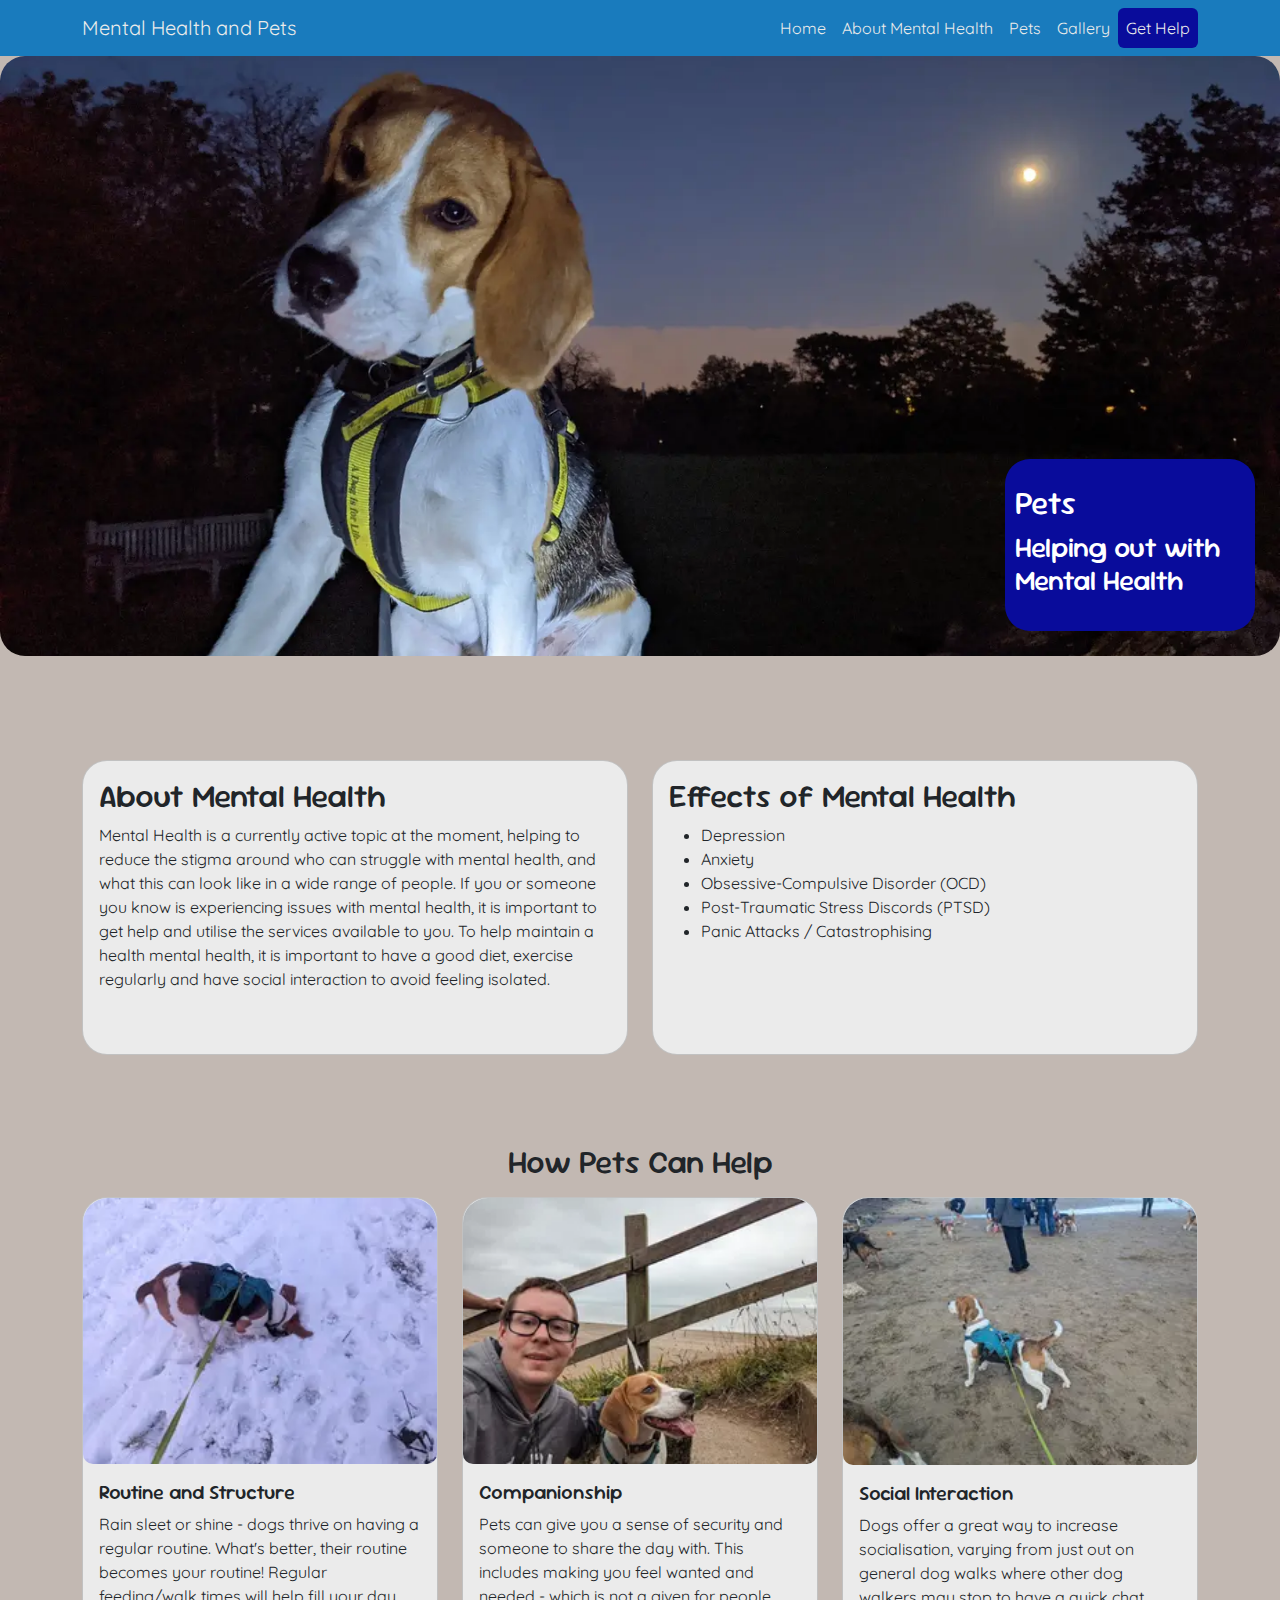
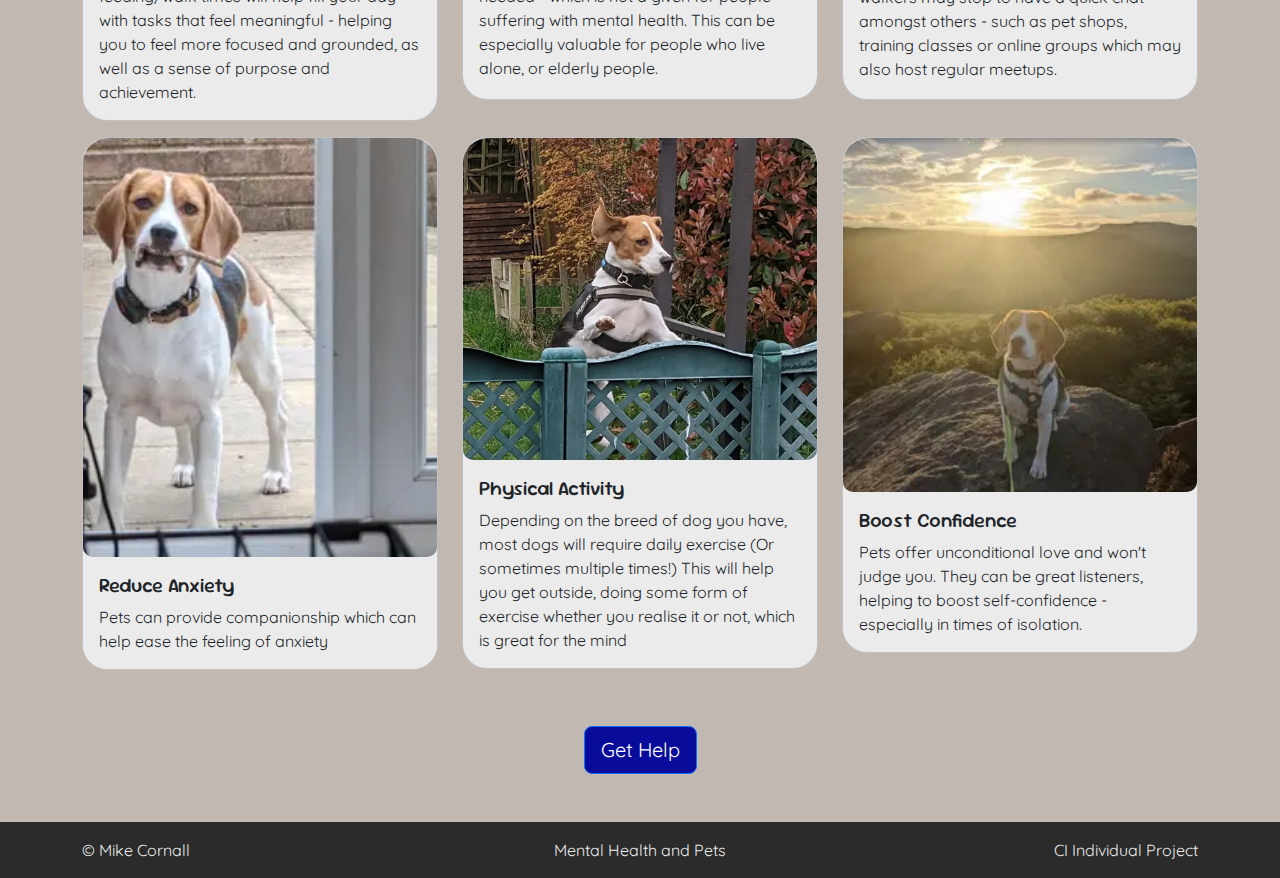
==== commit 4bac9074: "Update gallery meta description" ====
--- a/index.html
+++ b/index.html
@@ -43,7 +43,8 @@
                         <a class="nav-link" href="gallery.html">Gallery</a>
                     </li>
                     <li class="nav-item">
-                        <a class="nav-link btn btn-help" href="#" data-bs-toggle="modal" data-bs-target="#getHelpModal">Get Help</a>
+                        <a class="nav-link btn btn-help" href="#" data-bs-toggle="modal"
+                            data-bs-target="#getHelpModal">Get Help</a>
                     </li>
                 </ul>
             </div>
@@ -170,7 +171,8 @@
             </section>
         </div>
         <div class="text-center my-5">
-            <a href="#" class="btn btn-primary btn-help btn-lg" data-bs-toggle="modal" data-bs-target="#getHelpModal">Get
+            <a href="#" class="btn btn-primary btn-help btn-lg" data-bs-toggle="modal"
+                data-bs-target="#getHelpModal">Get
                 Help</a>
         </div>
     </main>
@@ -181,7 +183,8 @@
             <div class="modal-content">
                 <div class="modal-header">
                     <h2 class="modal-title" id="getHelpModalLabel">Get Help</h2>
-                    <button type="button" class="btn-close btn-close-white" data-bs-dismiss="modal" aria-label="Close"></button>
+                    <button type="button" class="btn-close btn-close-white" data-bs-dismiss="modal"
+                        aria-label="Close"></button>
                 </div>
                 <div class="modal-body">
                     <!-- Modal content goes here -->
--- a/assets/css/style.css
+++ b/assets/css/style.css
@@ -41,6 +41,15 @@
     border-radius: 25px 25px 10px 10px;
 }
 
+.row .card-gallery{
+    min-height: 0;
+    border-radius: 30px;
+}
+
+.row .card-gallery img{
+    min-height: 0;
+    border-radius: 25px;
+}
 
 /* Nav styling */
 nav{
